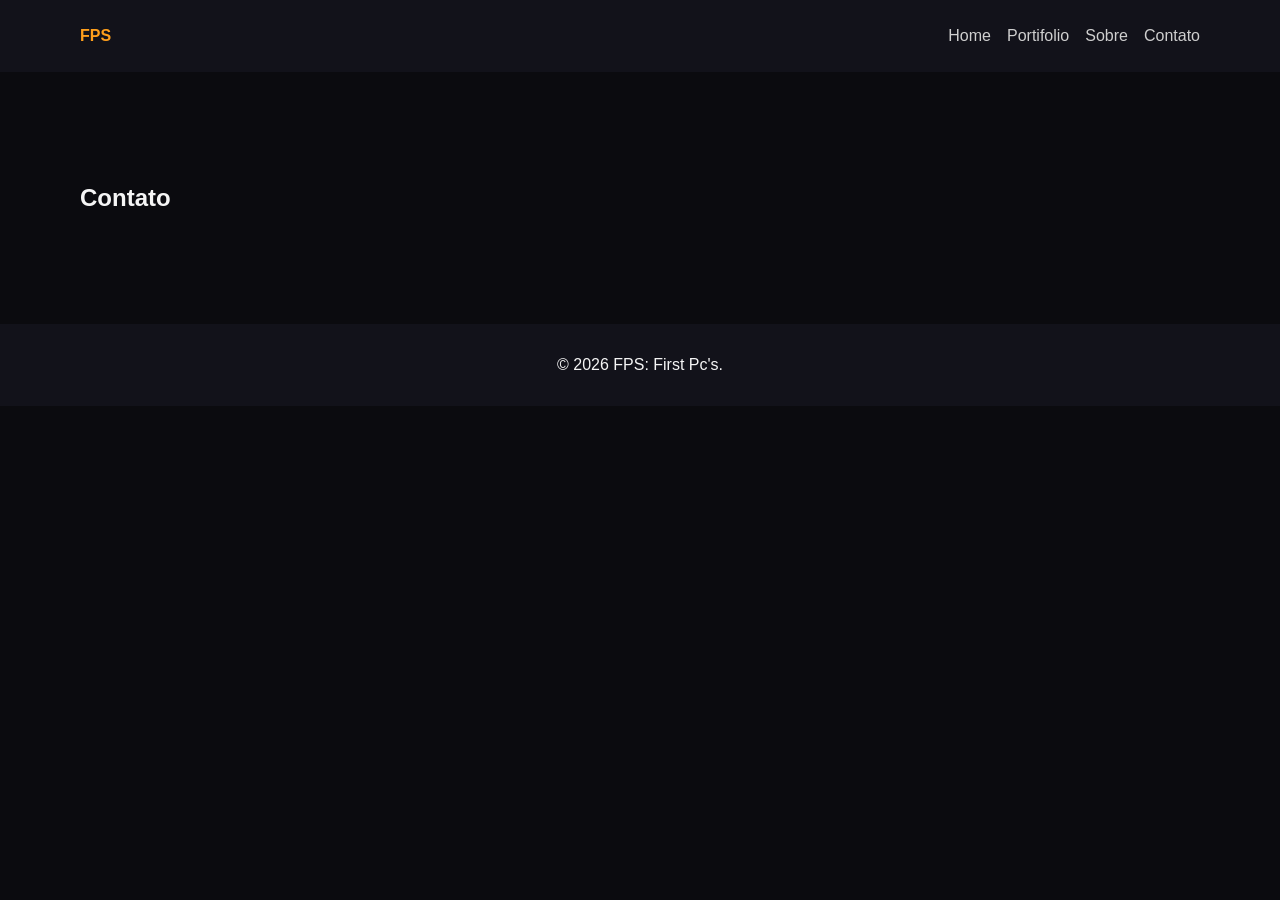
==== pages/contato.html @ d42c1d63 "feat: criar estrutura inicial do projeto" ====
<!DOCTYPE html>
<html lang="pt-BR">
<head>
  <meta charset="UTF-8">
  <meta name="viewport" content="width=device-width, initial-scale=1.0">
  <title>Contato | FPS: First Pc's</title>
  <link rel="stylesheet" href="../src/css/estilo.css">
</head>
<body>
  <header class="site-header">
    <nav class="navbar" aria-label="Navegacao principal">
      <a class="brand" href="../index.html">FPS</a>
      <button class="menu-toggle" type="button" aria-label="Abrir menu" aria-expanded="false">Menu</button>
      <ul class="nav-links">
        <li><a href="../index.html">Home</a></li>
        <li><a href="portifolio.html">Portifolio</a></li>
        <li><a href="sobre.html">Sobre</a></li>
        <li><a href="contato.html">Contato</a></li>
      </ul>
    </nav>
  </header>
  <main class="page-shell">
    <section class="container">
      <h1>Contato</h1>
    </section>
  </main>
  <footer class="site-footer">
    <p>&copy; <span data-current-year></span> FPS: First Pc's.</p>
  </footer>
  <script src="../src/js/script.js"></script>
</body>
</html>
---- src/css/estilo.css ----
:root {
  --color-bg: #0b0b0f;
  --color-panel: #12121a;
  --color-orange: #ff7a00;
  --color-orange-light: #ff9f1c;
  --color-text: #f5f5f5;
  --color-muted: #cfcfcf;
}

* {
  box-sizing: border-box;
  margin: 0;
  padding: 0;
}

body {
  background: var(--color-bg);
  color: var(--color-text);
  font-family: Arial, sans-serif;
}

a {
  color: inherit;
}

.container {
  width: min(1120px, 92%);
  margin: 0 auto;
}

.site-header,
.site-footer {
  background: var(--color-panel);
}

.navbar {
  align-items: center;
  display: flex;
  justify-content: space-between;
  margin: 0 auto;
  min-height: 72px;
  width: min(1120px, 92%);
}

.brand {
  color: var(--color-orange-light);
  font-weight: 800;
  text-decoration: none;
}

.nav-links {
  display: flex;
  gap: 1rem;
  list-style: none;
}

.nav-links a {
  color: var(--color-muted);
  text-decoration: none;
}

.menu-toggle {
  display: none;
}

.hero,
.page-shell {
  padding: 7rem 0;
}

.site-footer {
  padding: 2rem;
  text-align: center;
}
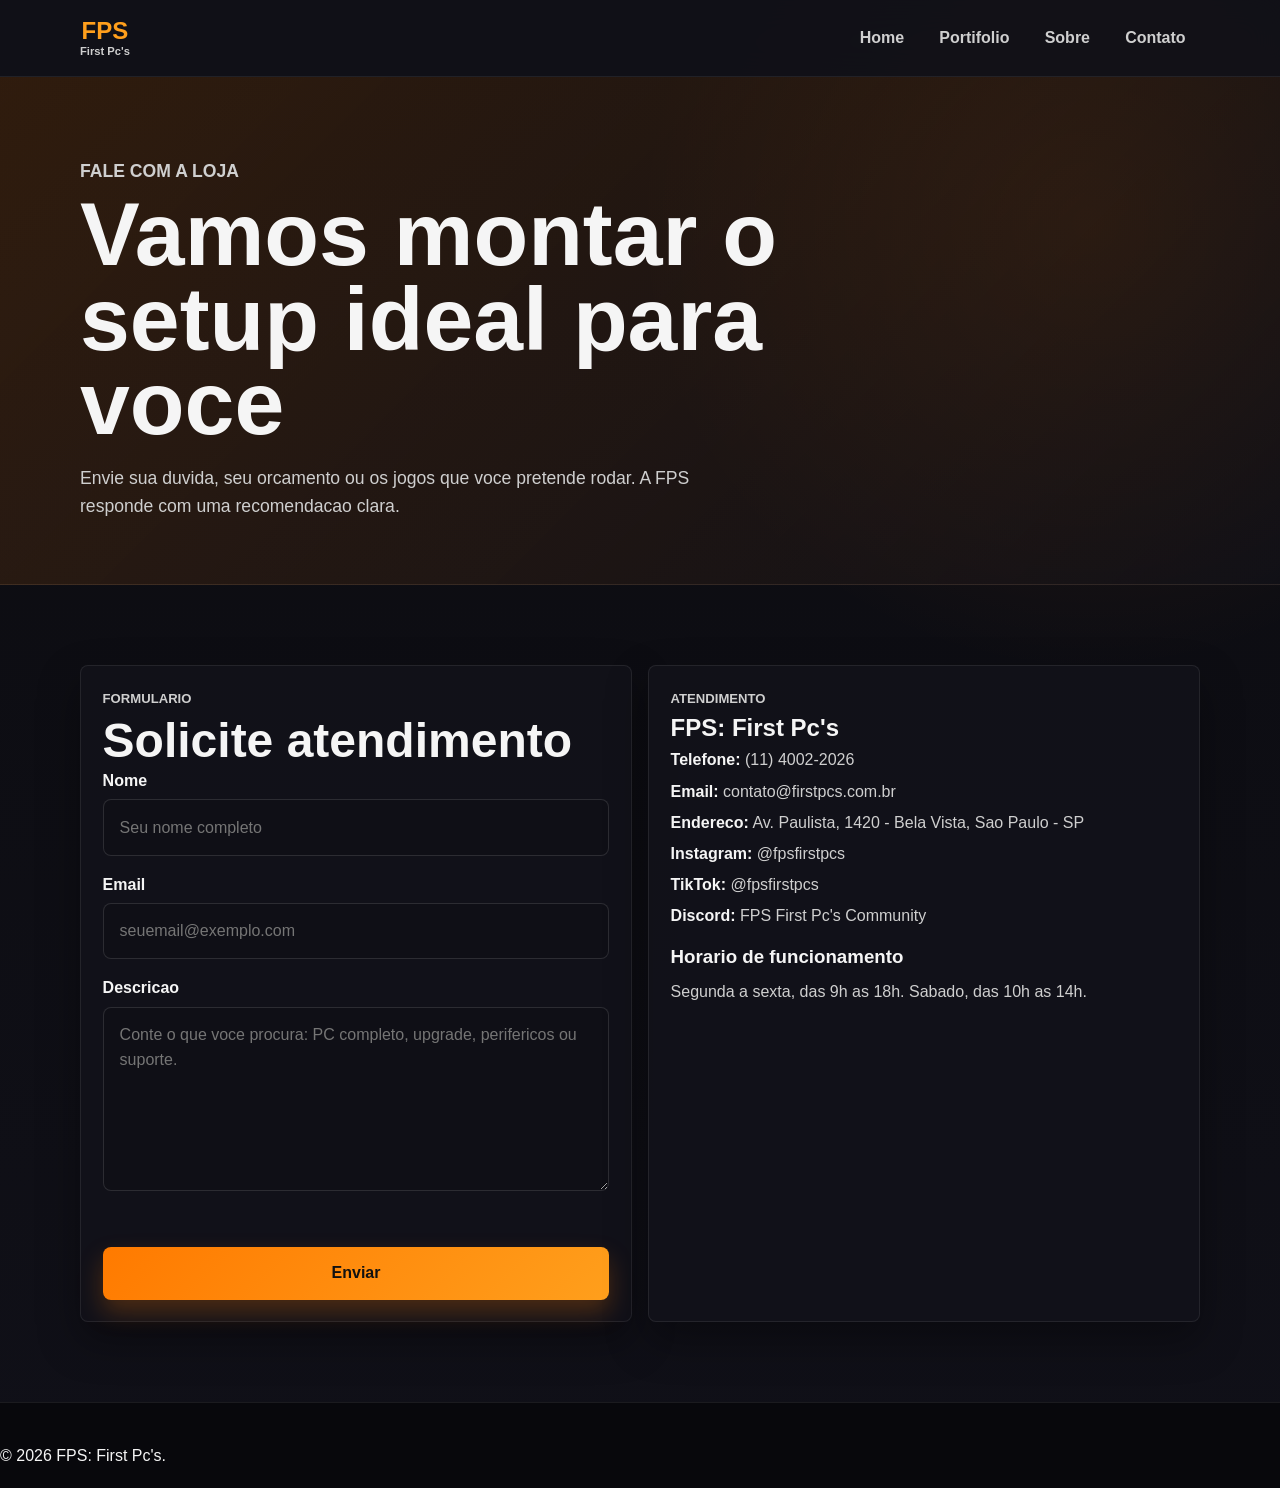
==== commit 8107aca5: "feat: criar página de contato com formulário" ====
--- a/pages/contato.html
+++ b/pages/contato.html
@@ -9,7 +9,7 @@
 <body>
   <header class="site-header">
     <nav class="navbar" aria-label="Navegacao principal">
-      <a class="brand" href="../index.html">FPS</a>
+      <a class="brand" href="../index.html">FPS<span>First Pc's</span></a>
       <button class="menu-toggle" type="button" aria-label="Abrir menu" aria-expanded="false">Menu</button>
       <ul class="nav-links">
         <li><a href="../index.html">Home</a></li>
@@ -19,9 +19,59 @@
       </ul>
     </nav>
   </header>
-  <main class="page-shell">
-    <section class="container">
-      <h1>Contato</h1>
+  <main>
+    <section class="page-hero">
+      <div class="container">
+        <p class="eyebrow">Fale com a loja</p>
+        <h1>Vamos montar o setup ideal para voce</h1>
+        <p>Envie sua duvida, seu orcamento ou os jogos que voce pretende rodar. A FPS responde com uma recomendacao clara.</p>
+      </div>
+    </section>
+
+    <section class="section">
+      <div class="container contact-grid">
+        <article class="content-block">
+          <p class="eyebrow">Formulario</p>
+          <h2>Solicite atendimento</h2>
+          <form class="contact-form" id="contactForm" novalidate>
+            <div class="field-group">
+              <label for="name">Nome</label>
+              <input type="text" id="name" name="name" placeholder="Seu nome completo" autocomplete="name">
+            </div>
+
+            <div class="field-group">
+              <label for="email">Email</label>
+              <input type="email" id="email" name="email" placeholder="seuemail@exemplo.com" autocomplete="email">
+            </div>
+
+            <div class="field-group">
+              <label for="message">Descricao</label>
+              <textarea id="message" name="message" rows="6" placeholder="Conte o que voce procura: PC completo, upgrade, perifericos ou suporte."></textarea>
+            </div>
+
+            <p class="form-feedback" id="formFeedback" aria-live="polite"></p>
+            <button type="submit">Enviar</button>
+          </form>
+        </article>
+
+        <aside class="contact-card" aria-label="Dados de contato da loja">
+          <p class="eyebrow">Atendimento</p>
+          <h2>FPS: First Pc's</h2>
+          <address>
+            <span><strong>Telefone:</strong> (11) 4002-2026</span>
+            <span><strong>Email:</strong> contato@firstpcs.com.br</span>
+            <span><strong>Endereco:</strong> Av. Paulista, 1420 - Bela Vista, Sao Paulo - SP</span>
+            <span><strong>Instagram:</strong> @fpsfirstpcs</span>
+            <span><strong>TikTok:</strong> @fpsfirstpcs</span>
+            <span><strong>Discord:</strong> FPS First Pc's Community</span>
+          </address>
+
+          <div class="support-box">
+            <h3>Horario de funcionamento</h3>
+            <p>Segunda a sexta, das 9h as 18h. Sabado, das 10h as 14h.</p>
+          </div>
+        </aside>
+      </div>
     </section>
   </main>
   <footer class="site-footer">
--- a/src/css/estilo.css
+++ b/src/css/estilo.css
@@ -1,10 +1,18 @@
 :root {
   --color-bg: #0b0b0f;
   --color-panel: #12121a;
+  --color-panel-soft: #181823;
+  --color-line: #2a2a36;
   --color-orange: #ff7a00;
   --color-orange-light: #ff9f1c;
   --color-text: #f5f5f5;
   --color-muted: #cfcfcf;
+  --color-danger: #ff4d4d;
+  --color-success: #41d37e;
+  --shadow-card: 0 18px 42px rgba(0, 0, 0, .34);
+  --radius: 8px;
+  --radius-large: 18px;
+  --transition: 180ms ease;
 }
 
 * {
@@ -13,24 +21,48 @@
   padding: 0;
 }
 
+html {
+  scroll-behavior: smooth;
+}
+
 body {
-  background: var(--color-bg);
-  color: var(--color-text);
-  font-family: Arial, sans-serif;
+  background:
+    radial-gradient(circle at 85% 15%, rgba(255, 122, 0, .12), transparent 28rem),
+    linear-gradient(180deg, #0b0b0f 0%, #101018 100%);
+  color: var(--color-text);
+  font-family: Arial, Helvetica, sans-serif;
+  line-height: 1.6;
+  min-height: 100vh;
+}
+
+img {
+  display: block;
+  max-width: 100%;
 }
 
 a {
   color: inherit;
 }
 
+button,
+input,
+textarea,
+select {
+  font: inherit;
+}
+
 .container {
+  margin: 0 auto;
   width: min(1120px, 92%);
-  margin: 0 auto;
-}
-
-.site-header,
-.site-footer {
-  background: var(--color-panel);
+}
+
+.site-header {
+  backdrop-filter: blur(16px);
+  background: rgba(18, 18, 26, .88);
+  border-bottom: 1px solid rgba(255, 255, 255, .07);
+  position: sticky;
+  top: 0;
+  z-index: 20;
 }
 
 .navbar {
@@ -38,37 +70,474 @@
   display: flex;
   justify-content: space-between;
   margin: 0 auto;
-  min-height: 72px;
+  min-height: 76px;
   width: min(1120px, 92%);
 }
 
 .brand {
+  align-items: center;
   color: var(--color-orange-light);
+  display: inline-flex;
+  flex-direction: column;
+  font-size: 1.5rem;
+  font-weight: 900;
+  line-height: 1;
+  text-decoration: none;
+  text-transform: uppercase;
+}
+
+.brand span {
+  color: var(--color-muted);
+  font-size: .7rem;
+  font-weight: 700;
+  letter-spacing: 0;
+  margin-top: .22rem;
+  text-transform: none;
+}
+
+.nav-links {
+  align-items: center;
+  display: flex;
+  gap: .4rem;
+  list-style: none;
+}
+
+.nav-links a {
+  border-radius: var(--radius);
+  color: var(--color-muted);
+  display: inline-flex;
+  font-weight: 700;
+  padding: .7rem .9rem;
+  text-decoration: none;
+  transition: background var(--transition), color var(--transition);
+}
+
+.nav-links a:hover,
+.nav-links a.active {
+  background: rgba(255, 122, 0, .14);
+  color: var(--color-orange-light);
+}
+
+.menu-toggle {
+  background: transparent;
+  border: 1px solid rgba(255, 159, 28, .45);
+  border-radius: var(--radius);
+  color: var(--color-text);
+  cursor: pointer;
+  display: none;
+  font-weight: 700;
+  padding: .65rem .9rem;
+}
+
+.hero {
+  min-height: calc(100vh - 76px);
+  padding: 5.5rem 0 4rem;
+}
+
+.hero-grid {
+  align-items: center;
+  display: grid;
+  gap: 3rem;
+  grid-template-columns: minmax(0, 1fr) minmax(300px, 520px);
+}
+
+.hero-content h1,
+.page-hero h1 {
+  font-size: clamp(2.4rem, 7vw, 5.8rem);
+  line-height: .94;
+  margin: .45rem 0 1.2rem;
+  max-width: 820px;
+}
+
+.hero-text,
+.page-hero p,
+.section-heading p {
+  color: var(--color-muted);
+  font-size: 1.1rem;
+  max-width: 680px;
+}
+
+.hero-actions,
+.filter-actions {
+  display: flex;
+  flex-wrap: wrap;
+  gap: .8rem;
+  margin-top: 1.8rem;
+}
+
+.hero-showcase {
+  background: linear-gradient(145deg, rgba(255, 122, 0, .22), rgba(18, 18, 26, .55));
+  border: 1px solid rgba(255, 159, 28, .28);
+  border-radius: var(--radius-large);
+  box-shadow: var(--shadow-card);
+  overflow: hidden;
+}
+
+.hero-showcase img {
+  aspect-ratio: 1.28;
+  height: auto;
+  object-fit: cover;
+  width: 100%;
+}
+
+.eyebrow {
+  color: var(--color-orange-light);
+  font-size: .82rem;
+  font-weight: 900;
+  text-transform: uppercase;
+}
+
+.btn,
+.filter-btn,
+.product-card button,
+.contact-form button {
+  align-items: center;
+  border: 0;
+  border-radius: var(--radius);
+  cursor: pointer;
+  display: inline-flex;
   font-weight: 800;
+  justify-content: center;
+  min-height: 46px;
+  padding: .85rem 1.1rem;
   text-decoration: none;
-}
-
-.nav-links {
-  display: flex;
+  transition: transform var(--transition), box-shadow var(--transition), background var(--transition);
+}
+
+.btn:hover,
+.filter-btn:hover,
+.product-card button:hover,
+.contact-form button:hover {
+  transform: translateY(-2px);
+}
+
+.btn-primary,
+.contact-form button {
+  background: linear-gradient(135deg, var(--color-orange), var(--color-orange-light));
+  box-shadow: 0 12px 24px rgba(255, 122, 0, .25);
+  color: #111;
+}
+
+.btn-secondary,
+.filter-btn {
+  background: rgba(255, 255, 255, .06);
+  border: 1px solid rgba(255, 159, 28, .32);
+  color: var(--color-text);
+}
+
+.section,
+.page-shell {
+  padding: 5rem 0;
+}
+
+.section-dark {
+  background: rgba(18, 18, 26, .66);
+}
+
+.page-hero {
+  background: linear-gradient(135deg, rgba(255, 122, 0, .15), rgba(18, 18, 26, .5));
+  border-bottom: 1px solid rgba(255, 255, 255, .07);
+  padding: 5rem 0 4rem;
+}
+
+.section-heading {
+  margin-bottom: 2rem;
+}
+
+.section-heading h2,
+.content-block h2 {
+  font-size: clamp(1.8rem, 4vw, 3rem);
+  line-height: 1.1;
+  margin-top: .4rem;
+}
+
+.benefit-grid,
+.product-grid,
+.about-grid,
+.contact-grid {
+  display: grid;
   gap: 1rem;
-  list-style: none;
-}
-
-.nav-links a {
-  color: var(--color-muted);
-  text-decoration: none;
-}
-
-.menu-toggle {
-  display: none;
-}
-
-.hero,
-.page-shell {
-  padding: 7rem 0;
+}
+
+.benefit-grid,
+.product-grid {
+  grid-template-columns: repeat(3, minmax(0, 1fr));
+}
+
+.about-grid,
+.contact-grid {
+  grid-template-columns: repeat(2, minmax(0, 1fr));
+}
+
+.info-card,
+.product-card,
+.contact-card,
+.value-card,
+.content-block {
+  background: rgba(18, 18, 26, .9);
+  border: 1px solid rgba(255, 255, 255, .08);
+  border-radius: var(--radius);
+  box-shadow: var(--shadow-card);
+}
+
+.info-card,
+.contact-card,
+.value-card,
+.content-block {
+  padding: 1.35rem;
+}
+
+.info-card,
+.product-card {
+  transition: border var(--transition), transform var(--transition);
+}
+
+.info-card:hover,
+.product-card:hover {
+  border-color: rgba(255, 159, 28, .55);
+  transform: translateY(-4px);
+}
+
+.card-icon,
+.tag {
+  background: rgba(255, 122, 0, .14);
+  border: 1px solid rgba(255, 159, 28, .42);
+  border-radius: 999px;
+  color: var(--color-orange-light);
+  display: inline-flex;
+  font-size: .78rem;
+  font-weight: 900;
+  padding: .28rem .65rem;
+}
+
+.info-card h3,
+.product-card h3,
+.value-card h3,
+.contact-card h3 {
+  margin: .8rem 0 .45rem;
+}
+
+.info-card p,
+.product-card p,
+.value-card p,
+.contact-card p,
+.content-block p,
+.content-block li {
+  color: var(--color-muted);
+}
+
+.product-card {
+  overflow: hidden;
+  position: relative;
+}
+
+.product-card img {
+  aspect-ratio: 1.4;
+  background: var(--color-panel);
+  object-fit: cover;
+  width: 100%;
+}
+
+.product-card .tag {
+  left: 1rem;
+  position: absolute;
+  top: 1rem;
+  z-index: 1;
+}
+
+.tag-hot {
+  background: rgba(255, 159, 28, .22);
+  color: var(--color-text);
+}
+
+.product-body {
+  padding: 1.15rem;
+}
+
+.product-body strong {
+  color: var(--color-orange-light);
+  display: block;
+  font-size: 1.25rem;
+  margin-top: .8rem;
+}
+
+.product-card button {
+  background: var(--color-orange);
+  color: #111;
+  margin-top: 1rem;
+  width: 100%;
+}
+
+.table-wrap {
+  border: 1px solid rgba(255, 255, 255, .08);
+  border-radius: var(--radius);
+  overflow-x: auto;
+}
+
+table {
+  background: rgba(18, 18, 26, .88);
+  border-collapse: collapse;
+  min-width: 720px;
+  width: 100%;
+}
+
+th,
+td {
+  border-bottom: 1px solid rgba(255, 255, 255, .08);
+  padding: 1rem;
+  text-align: left;
+}
+
+th {
+  color: var(--color-orange-light);
+  font-size: .85rem;
+  text-transform: uppercase;
+}
+
+td {
+  color: var(--color-muted);
+}
+
+.contact-form {
+  display: grid;
+  gap: 1rem;
+}
+
+.field-group {
+  display: grid;
+  gap: .35rem;
+}
+
+.field-group label {
+  color: var(--color-text);
+  font-weight: 800;
+}
+
+.field-group input,
+.field-group textarea {
+  background: #0f0f16;
+  border: 1px solid rgba(255, 255, 255, .12);
+  border-radius: var(--radius);
+  color: var(--color-text);
+  outline: none;
+  padding: .9rem 1rem;
+  transition: border var(--transition), box-shadow var(--transition);
+}
+
+.field-group input:focus,
+.field-group textarea:focus {
+  border-color: var(--color-orange-light);
+  box-shadow: 0 0 0 3px rgba(255, 122, 0, .16);
+}
+
+.form-feedback {
+  border-radius: var(--radius);
+  font-weight: 800;
+  min-height: 1.5rem;
+}
+
+.form-feedback.error {
+  color: var(--color-danger);
+}
+
+.form-feedback.success {
+  color: var(--color-success);
 }
 
 .site-footer {
-  padding: 2rem;
+  background: #08080c;
+  border-top: 1px solid rgba(255, 255, 255, .08);
+  padding: 2.5rem 0 1.2rem;
+}
+
+.footer-grid {
+  align-items: start;
+  display: grid;
+  gap: 1.5rem;
+  grid-template-columns: 1fr auto;
+}
+
+.footer-brand {
+  align-items: flex-start;
+  margin-bottom: .8rem;
+}
+
+address {
+  color: var(--color-muted);
+  display: grid;
+  font-style: normal;
+  gap: .35rem;
+}
+
+address strong {
+  color: var(--color-text);
+}
+
+.copyright {
+  color: var(--color-muted);
+  margin-top: 2rem;
   text-align: center;
 }
+
+@media (max-width: 860px) {
+  .menu-toggle {
+    display: inline-flex;
+  }
+
+  .nav-links {
+    background: rgba(18, 18, 26, .98);
+    border: 1px solid rgba(255, 255, 255, .08);
+    border-radius: var(--radius);
+    display: none;
+    flex-direction: column;
+    left: 4%;
+    padding: .6rem;
+    position: absolute;
+    right: 4%;
+    top: 84px;
+  }
+
+  .nav-links.is-open {
+    display: flex;
+  }
+
+  .nav-links a {
+    justify-content: center;
+    width: 100%;
+  }
+
+  .hero-grid,
+  .about-grid,
+  .contact-grid,
+  .footer-grid {
+    grid-template-columns: 1fr;
+  }
+
+  .hero {
+    min-height: auto;
+  }
+
+  .benefit-grid,
+  .product-grid {
+    grid-template-columns: repeat(2, minmax(0, 1fr));
+  }
+}
+
+@media (max-width: 620px) {
+  .benefit-grid,
+  .product-grid {
+    grid-template-columns: 1fr;
+  }
+
+  .hero,
+  .section,
+  .page-shell,
+  .page-hero {
+    padding: 3.2rem 0;
+  }
+
+  .btn,
+  .filter-btn {
+    width: 100%;
+  }
+}
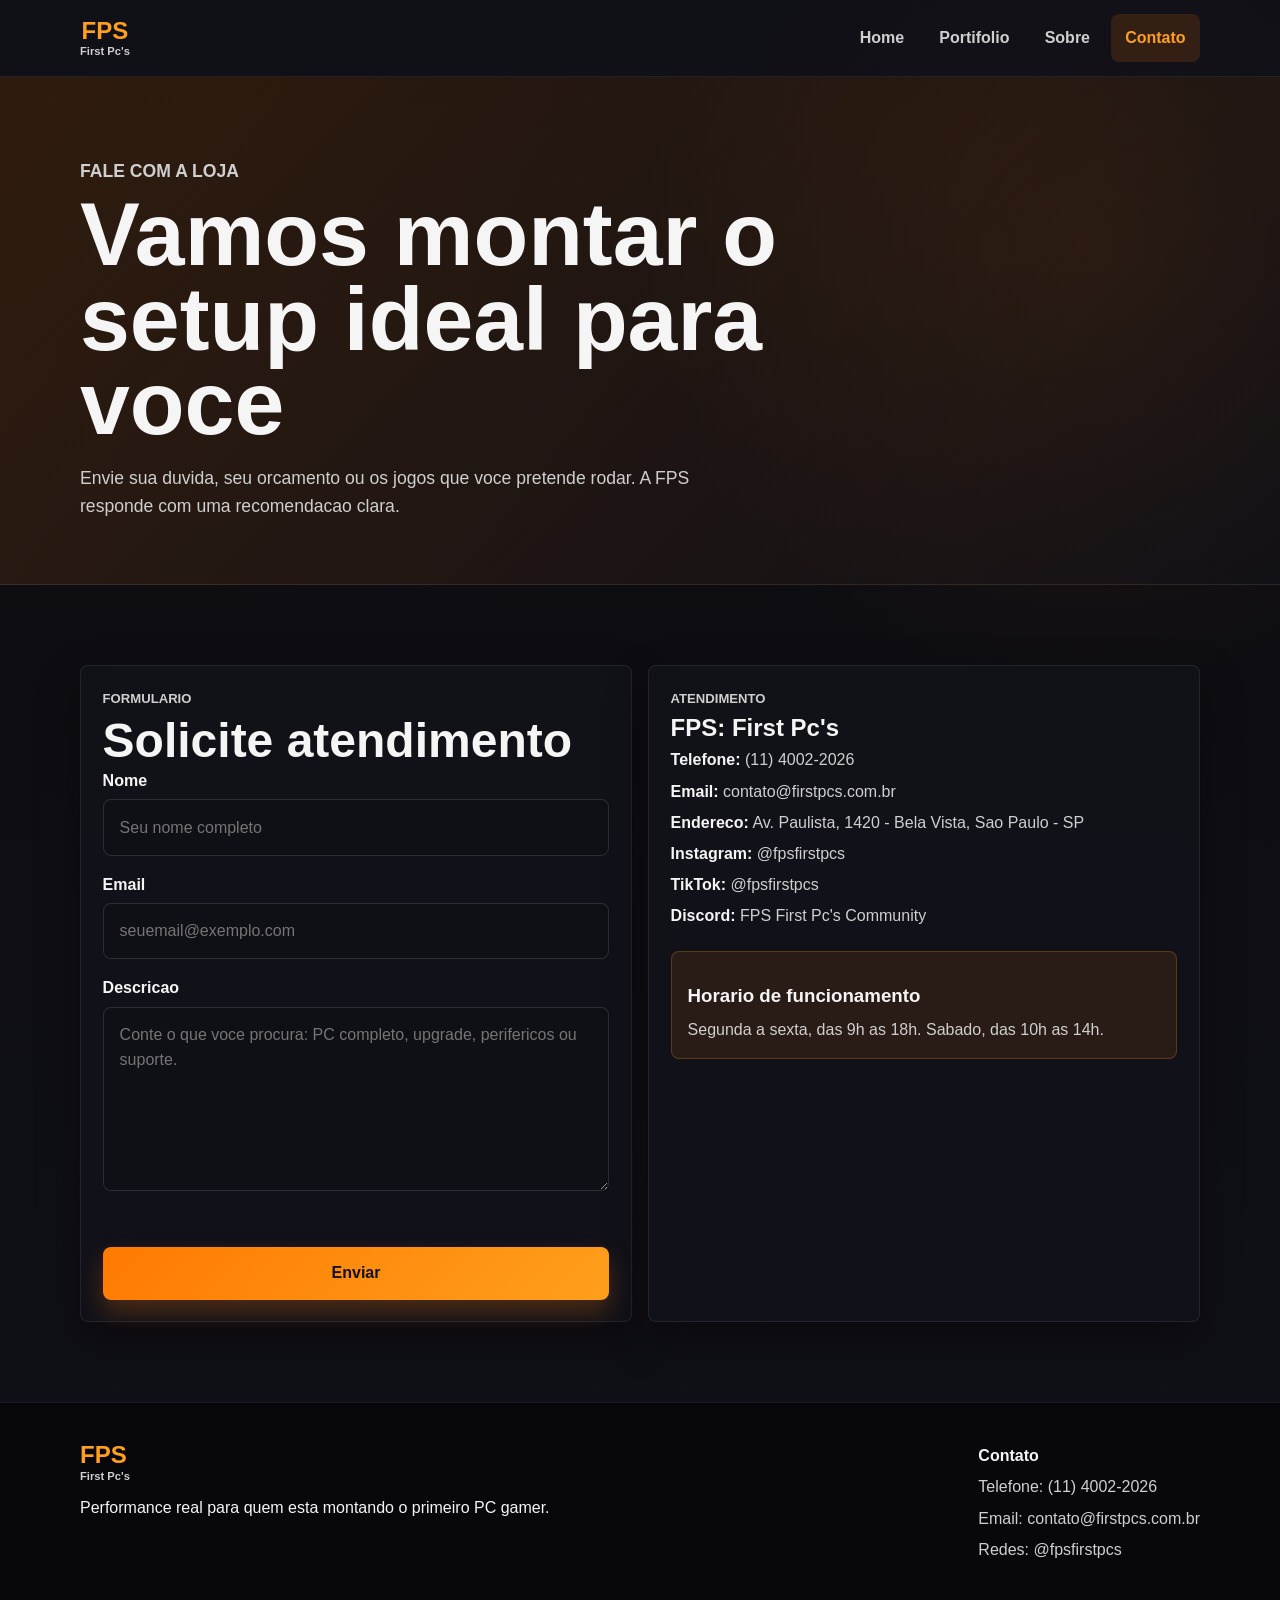
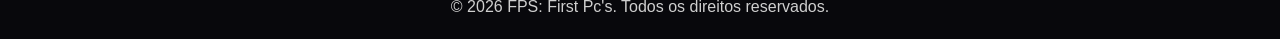
==== commit b4365421: "refactor: revisar responsividade e organização final" ====
--- a/pages/contato.html
+++ b/pages/contato.html
@@ -75,7 +75,19 @@
     </section>
   </main>
   <footer class="site-footer">
-    <p>&copy; <span data-current-year></span> FPS: First Pc's.</p>
+    <div class="container footer-grid">
+      <div>
+        <a class="brand footer-brand" href="../index.html">FPS<span>First Pc's</span></a>
+        <p>Performance real para quem esta montando o primeiro PC gamer.</p>
+      </div>
+      <address>
+        <strong>Contato</strong>
+        <span>Telefone: (11) 4002-2026</span>
+        <span>Email: contato@firstpcs.com.br</span>
+        <span>Redes: @fpsfirstpcs</span>
+      </address>
+    </div>
+    <p class="copyright">&copy; <span data-current-year></span> FPS: First Pc's. Todos os direitos reservados.</p>
   </footer>
   <script src="../src/js/script.js"></script>
 </body>
--- a/src/css/estilo.css
+++ b/src/css/estilo.css
@@ -326,9 +326,24 @@
   color: var(--color-muted);
 }
 
+.clean-list {
+  display: grid;
+  gap: .8rem;
+  list-style: none;
+  margin-top: 1rem;
+}
+
+.clean-list strong {
+  color: var(--color-orange-light);
+}
+
 .product-card {
   overflow: hidden;
   position: relative;
+}
+
+.product-card[hidden] {
+  display: none;
 }
 
 .product-card img {
@@ -401,6 +416,18 @@
 .contact-form {
   display: grid;
   gap: 1rem;
+}
+
+.support-box {
+  background: rgba(255, 122, 0, .1);
+  border: 1px solid rgba(255, 159, 28, .24);
+  border-radius: var(--radius);
+  margin-top: 1.4rem;
+  padding: 1rem;
+}
+
+.support-box h3 {
+  margin-bottom: .35rem;
 }
 
 .field-group {
@@ -540,4 +567,9 @@
   .filter-btn {
     width: 100%;
   }
-}
+
+  .product-card button,
+  .contact-form button {
+    width: 100%;
+  }
+}
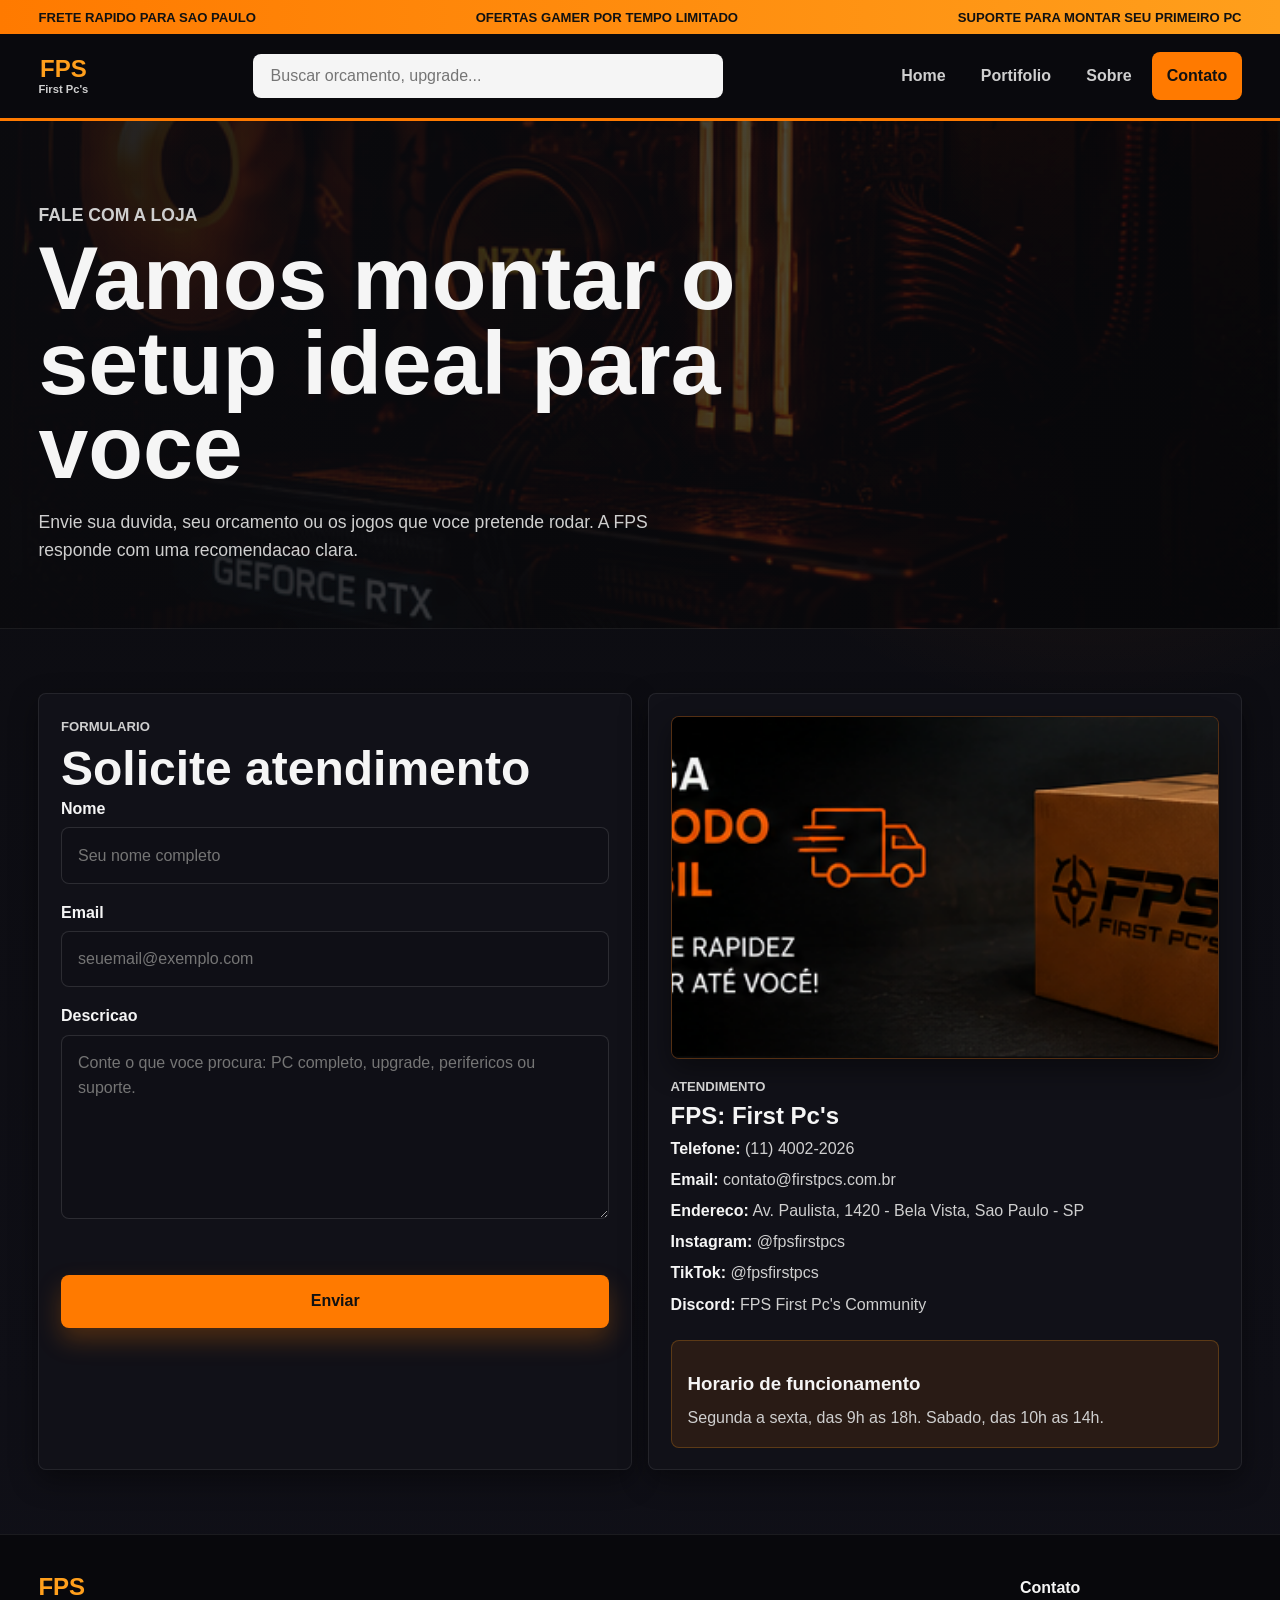
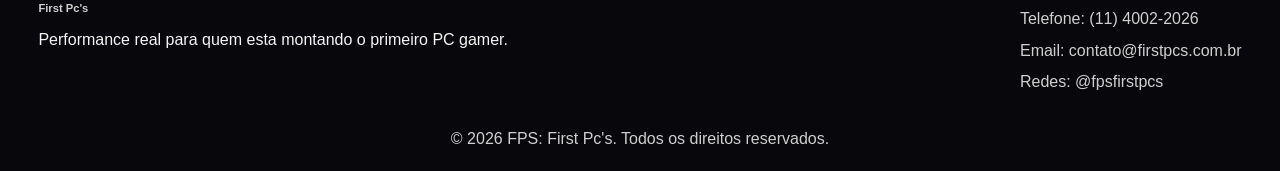
==== commit 87d18131: "style: aproxima visual da loja gamer pichau" ====
--- a/pages/contato.html
+++ b/pages/contato.html
@@ -8,8 +8,19 @@
 </head>
 <body>
   <header class="site-header">
+    <div class="top-strip">
+      <div class="container top-strip-inner">
+        <span>Frete rapido para Sao Paulo</span>
+        <span>Ofertas gamer por tempo limitado</span>
+        <span>Suporte para montar seu primeiro PC</span>
+      </div>
+    </div>
     <nav class="navbar" aria-label="Navegacao principal">
       <a class="brand" href="../index.html">FPS<span>First Pc's</span></a>
+      <form class="search-box" role="search">
+        <label class="sr-only" for="siteSearch">Buscar produtos</label>
+        <input id="siteSearch" type="search" placeholder="Buscar orcamento, upgrade...">
+      </form>
       <button class="menu-toggle" type="button" aria-label="Abrir menu" aria-expanded="false">Menu</button>
       <ul class="nav-links">
         <li><a href="../index.html">Home</a></li>
@@ -54,7 +65,8 @@
           </form>
         </article>
 
-        <aside class="contact-card" aria-label="Dados de contato da loja">
+        <aside class="contact-card contact-card-visual" aria-label="Dados de contato da loja">
+          <img src="../src/assets/img/03_entrega_brasil_fps.png" alt="Entrega gamer FPS para todo o Brasil">
           <p class="eyebrow">Atendimento</p>
           <h2>FPS: First Pc's</h2>
           <address>
--- a/src/css/estilo.css
+++ b/src/css/estilo.css
@@ -10,6 +10,7 @@
   --color-danger: #ff4d4d;
   --color-success: #41d37e;
   --shadow-card: 0 18px 42px rgba(0, 0, 0, .34);
+  --shadow-store: 0 10px 28px rgba(0, 0, 0, .42);
   --radius: 8px;
   --radius-large: 18px;
   --transition: 180ms ease;
@@ -53,25 +54,41 @@
 
 .container {
   margin: 0 auto;
-  width: min(1120px, 92%);
+  width: min(1240px, 94%);
 }
 
 .site-header {
-  backdrop-filter: blur(16px);
-  background: rgba(18, 18, 26, .88);
-  border-bottom: 1px solid rgba(255, 255, 255, .07);
+  background: #09090d;
+  border-bottom: 3px solid var(--color-orange);
   position: sticky;
   top: 0;
   z-index: 20;
 }
 
+.top-strip {
+  background: linear-gradient(90deg, #ff7a00, #ff9f1c);
+  color: #111;
+  font-size: .82rem;
+  font-weight: 900;
+  text-transform: uppercase;
+}
+
+.top-strip-inner {
+  align-items: center;
+  display: flex;
+  gap: 1rem;
+  justify-content: space-between;
+  min-height: 34px;
+}
+
 .navbar {
   align-items: center;
   display: flex;
+  gap: 1rem;
   justify-content: space-between;
   margin: 0 auto;
-  min-height: 76px;
-  width: min(1120px, 92%);
+  min-height: 84px;
+  width: min(1240px, 94%);
 }
 
 .brand {
@@ -95,6 +112,36 @@
   text-transform: none;
 }
 
+.search-box {
+  flex: 1;
+  max-width: 470px;
+}
+
+.search-box input {
+  background: #f5f5f5;
+  border: 2px solid transparent;
+  border-radius: var(--radius);
+  color: #111;
+  min-height: 44px;
+  outline: none;
+  padding: 0 1rem;
+  width: 100%;
+}
+
+.search-box input:focus {
+  border-color: var(--color-orange-light);
+  box-shadow: 0 0 0 3px rgba(255, 122, 0, .24);
+}
+
+.sr-only {
+  clip: rect(0, 0, 0, 0);
+  height: 1px;
+  overflow: hidden;
+  position: absolute;
+  white-space: nowrap;
+  width: 1px;
+}
+
 .nav-links {
   align-items: center;
   display: flex;
@@ -114,8 +161,8 @@
 
 .nav-links a:hover,
 .nav-links a.active {
-  background: rgba(255, 122, 0, .14);
-  color: var(--color-orange-light);
+  background: var(--color-orange);
+  color: #111;
 }
 
 .menu-toggle {
@@ -130,15 +177,23 @@
 }
 
 .hero {
-  min-height: calc(100vh - 76px);
-  padding: 5.5rem 0 4rem;
+  min-height: 620px;
+  padding: 4.5rem 0;
+}
+
+.commerce-hero {
+  background:
+    linear-gradient(90deg, rgba(0, 0, 0, .9) 0%, rgba(0, 0, 0, .68) 42%, rgba(0, 0, 0, .12) 100%),
+    url("../assets/img/01_hero_banner_fps_first_pcs.png") center / cover no-repeat;
+  border-bottom: 1px solid rgba(255, 122, 0, .35);
 }
 
 .hero-grid {
   align-items: center;
   display: grid;
   gap: 3rem;
-  grid-template-columns: minmax(0, 1fr) minmax(300px, 520px);
+  grid-template-columns: minmax(0, 660px) minmax(260px, 360px);
+  min-height: 510px;
 }
 
 .hero-content h1,
@@ -165,19 +220,31 @@
   margin-top: 1.8rem;
 }
 
-.hero-showcase {
-  background: linear-gradient(145deg, rgba(255, 122, 0, .22), rgba(18, 18, 26, .55));
-  border: 1px solid rgba(255, 159, 28, .28);
-  border-radius: var(--radius-large);
-  box-shadow: var(--shadow-card);
-  overflow: hidden;
-}
-
-.hero-showcase img {
-  aspect-ratio: 1.28;
-  height: auto;
-  object-fit: cover;
-  width: 100%;
+.deal-card {
+  align-self: end;
+  background: rgba(11, 11, 15, .88);
+  border: 2px solid rgba(255, 122, 0, .75);
+  border-radius: var(--radius);
+  box-shadow: var(--shadow-store);
+  margin-left: auto;
+  padding: 1.25rem;
+  text-align: center;
+}
+
+.deal-card strong {
+  color: var(--color-orange-light);
+  display: block;
+  font-size: 2.2rem;
+  line-height: 1;
+  margin: .45rem 0;
+  text-transform: uppercase;
+}
+
+.deal-card p,
+.deal-kicker {
+  color: var(--color-muted);
+  font-weight: 800;
+  text-transform: uppercase;
 }
 
 .eyebrow {
@@ -213,7 +280,7 @@
 
 .btn-primary,
 .contact-form button {
-  background: linear-gradient(135deg, var(--color-orange), var(--color-orange-light));
+  background: var(--color-orange);
   box-shadow: 0 12px 24px rgba(255, 122, 0, .25);
   color: #111;
 }
@@ -227,7 +294,7 @@
 
 .section,
 .page-shell {
-  padding: 5rem 0;
+  padding: 4rem 0;
 }
 
 .section-dark {
@@ -235,9 +302,63 @@
 }
 
 .page-hero {
-  background: linear-gradient(135deg, rgba(255, 122, 0, .15), rgba(18, 18, 26, .5));
+  background:
+    linear-gradient(90deg, rgba(11, 11, 15, .92), rgba(11, 11, 15, .62)),
+    url("../assets/img/10_closeup_pc_rtx.png") center / cover no-repeat;
   border-bottom: 1px solid rgba(255, 255, 255, .07);
   padding: 5rem 0 4rem;
+}
+
+.page-hero-store {
+  background:
+    linear-gradient(90deg, rgba(11, 11, 15, .92), rgba(11, 11, 15, .56)),
+    url("../assets/img/02_setup_gamer_fps.png") center / cover no-repeat;
+}
+
+.category-band {
+  background: #08080c;
+  border-bottom: 1px solid rgba(255, 255, 255, .08);
+  border-top: 1px solid rgba(255, 122, 0, .25);
+  padding: 1.25rem 0;
+}
+
+.category-grid {
+  display: grid;
+  gap: 1rem;
+  grid-template-columns: repeat(4, minmax(0, 1fr));
+}
+
+.category-tile {
+  background: var(--color-panel);
+  border: 1px solid rgba(255, 122, 0, .28);
+  border-radius: var(--radius);
+  box-shadow: var(--shadow-store);
+  overflow: hidden;
+  position: relative;
+  transition: transform var(--transition), border var(--transition);
+}
+
+.category-tile:hover {
+  border-color: var(--color-orange-light);
+  transform: translateY(-3px);
+}
+
+.category-tile img {
+  aspect-ratio: 1.65;
+  object-fit: cover;
+  width: 100%;
+}
+
+.category-tile span {
+  background: linear-gradient(0deg, rgba(0, 0, 0, .9), rgba(0, 0, 0, .2));
+  bottom: 0;
+  color: var(--color-text);
+  font-weight: 900;
+  left: 0;
+  padding: 1.4rem .9rem .8rem;
+  position: absolute;
+  right: 0;
+  text-transform: uppercase;
 }
 
 .section-heading {
@@ -274,10 +395,10 @@
 .contact-card,
 .value-card,
 .content-block {
-  background: rgba(18, 18, 26, .9);
+  background: rgba(18, 18, 26, .96);
   border: 1px solid rgba(255, 255, 255, .08);
   border-radius: var(--radius);
-  box-shadow: var(--shadow-card);
+  box-shadow: var(--shadow-store);
 }
 
 .info-card,
@@ -294,8 +415,8 @@
 
 .info-card:hover,
 .product-card:hover {
-  border-color: rgba(255, 159, 28, .55);
-  transform: translateY(-4px);
+  border-color: rgba(255, 159, 28, .75);
+  transform: translateY(-5px);
 }
 
 .card-icon,
@@ -338,6 +459,7 @@
 }
 
 .product-card {
+  background: #101018;
   overflow: hidden;
   position: relative;
 }
@@ -347,8 +469,8 @@
 }
 
 .product-card img {
-  aspect-ratio: 1.4;
-  background: var(--color-panel);
+  aspect-ratio: 1.22;
+  background: #050508;
   object-fit: cover;
   width: 100%;
 }
@@ -361,18 +483,19 @@
 }
 
 .tag-hot {
-  background: rgba(255, 159, 28, .22);
-  color: var(--color-text);
+  background: var(--color-orange);
+  color: #111;
 }
 
 .product-body {
-  padding: 1.15rem;
+  border-top: 1px solid rgba(255, 122, 0, .18);
+  padding: 1rem;
 }
 
 .product-body strong {
   color: var(--color-orange-light);
   display: block;
-  font-size: 1.25rem;
+  font-size: 1.42rem;
   margin-top: .8rem;
 }
 
@@ -381,6 +504,38 @@
   color: #111;
   margin-top: 1rem;
   width: 100%;
+}
+
+.brand-strip-section {
+  background: #0b0b0f;
+  padding: 2rem 0 4rem;
+}
+
+.brand-strip-section img {
+  border: 1px solid rgba(255, 122, 0, .24);
+  border-radius: var(--radius);
+  box-shadow: var(--shadow-store);
+  width: 100%;
+}
+
+.story-image,
+.contact-card-visual img {
+  background: var(--color-panel);
+  border: 1px solid rgba(255, 122, 0, .28);
+  border-radius: var(--radius);
+  box-shadow: var(--shadow-store);
+  overflow: hidden;
+}
+
+.story-image img,
+.contact-card-visual img {
+  aspect-ratio: 1.6;
+  object-fit: cover;
+  width: 100%;
+}
+
+.contact-card-visual img {
+  margin-bottom: 1.1rem;
 }
 
 .table-wrap {
@@ -521,7 +676,7 @@
     padding: .6rem;
     position: absolute;
     right: 4%;
-    top: 84px;
+    top: 118px;
   }
 
   .nav-links.is-open {
@@ -544,15 +699,39 @@
     min-height: auto;
   }
 
+  .search-box {
+    order: 3;
+    max-width: none;
+    width: 100%;
+  }
+
+  .navbar {
+    flex-wrap: wrap;
+    padding: .8rem 0;
+  }
+
+  .top-strip-inner {
+    justify-content: center;
+  }
+
+  .top-strip-inner span:nth-child(n+2) {
+    display: none;
+  }
+
   .benefit-grid,
   .product-grid {
     grid-template-columns: repeat(2, minmax(0, 1fr));
   }
+
+  .category-grid {
+    grid-template-columns: repeat(2, minmax(0, 1fr));
+  }
 }
 
 @media (max-width: 620px) {
   .benefit-grid,
-  .product-grid {
+  .product-grid,
+  .category-grid {
     grid-template-columns: 1fr;
   }
 
@@ -563,6 +742,15 @@
     padding: 3.2rem 0;
   }
 
+  .commerce-hero {
+    background-position: 64% center;
+  }
+
+  .deal-card {
+    margin-left: 0;
+    text-align: left;
+  }
+
   .btn,
   .filter-btn {
     width: 100%;
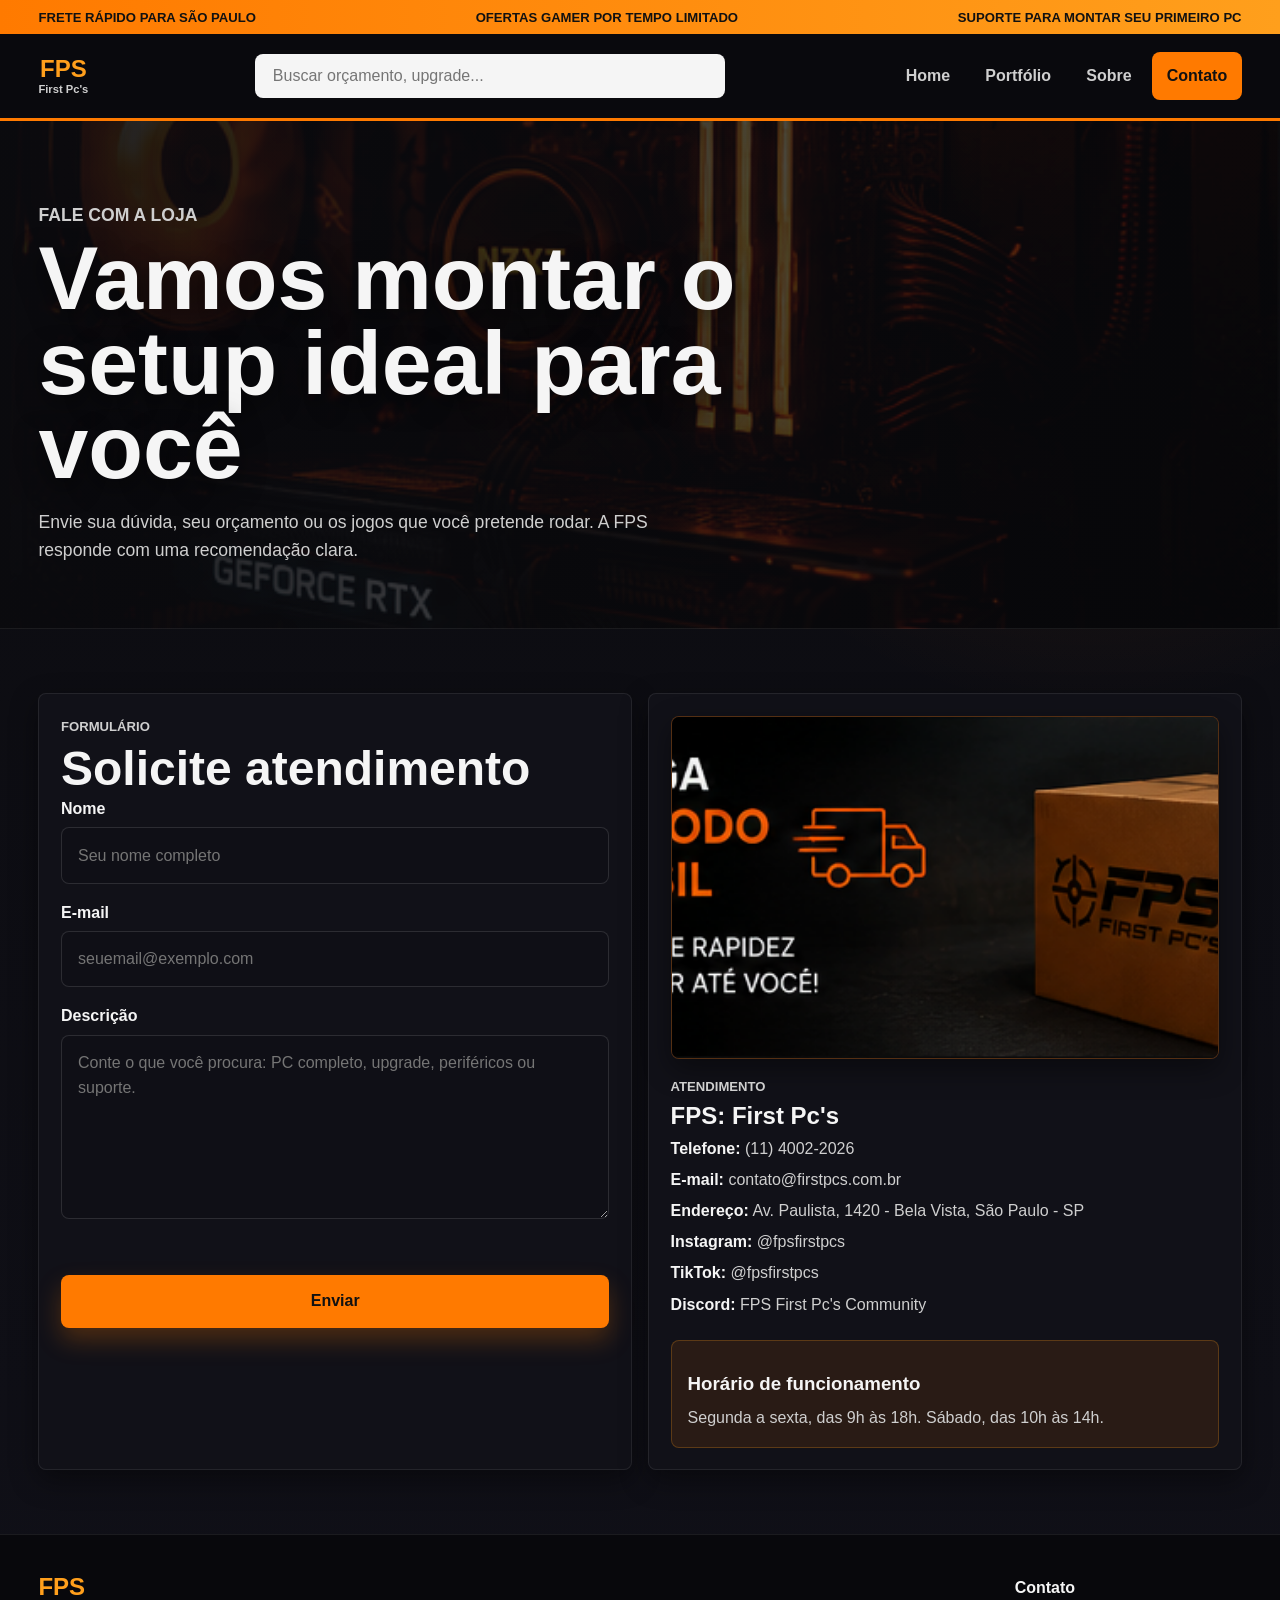
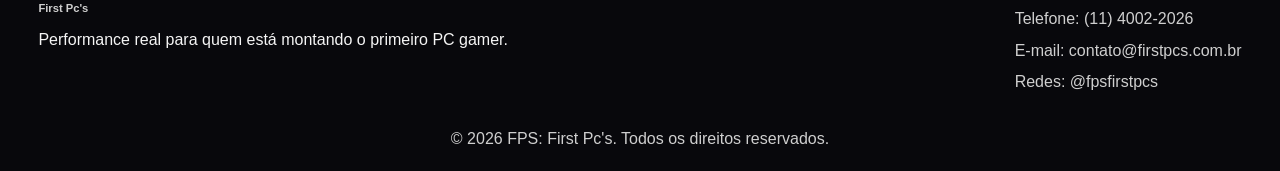
==== commit 6499d628: "fix: corrige acentuacao e legibilidade da home" ====
--- a/pages/contato.html
+++ b/pages/contato.html
@@ -4,27 +4,27 @@
   <meta charset="UTF-8">
   <meta name="viewport" content="width=device-width, initial-scale=1.0">
   <title>Contato | FPS: First Pc's</title>
-  <link rel="stylesheet" href="../src/css/estilo.css">
+  <link rel="stylesheet" href="../src/css/estilo.css?v=pichau2">
 </head>
 <body>
   <header class="site-header">
     <div class="top-strip">
       <div class="container top-strip-inner">
-        <span>Frete rapido para Sao Paulo</span>
+        <span>Frete rápido para São Paulo</span>
         <span>Ofertas gamer por tempo limitado</span>
         <span>Suporte para montar seu primeiro PC</span>
       </div>
     </div>
-    <nav class="navbar" aria-label="Navegacao principal">
+    <nav class="navbar" aria-label="Navegação principal">
       <a class="brand" href="../index.html">FPS<span>First Pc's</span></a>
       <form class="search-box" role="search">
         <label class="sr-only" for="siteSearch">Buscar produtos</label>
-        <input id="siteSearch" type="search" placeholder="Buscar orcamento, upgrade...">
+        <input id="siteSearch" type="search" placeholder="Buscar orçamento, upgrade...">
       </form>
       <button class="menu-toggle" type="button" aria-label="Abrir menu" aria-expanded="false">Menu</button>
       <ul class="nav-links">
         <li><a href="../index.html">Home</a></li>
-        <li><a href="portifolio.html">Portifolio</a></li>
+        <li><a href="portifolio.html">Portfólio</a></li>
         <li><a href="sobre.html">Sobre</a></li>
         <li><a href="contato.html">Contato</a></li>
       </ul>
@@ -34,15 +34,15 @@
     <section class="page-hero">
       <div class="container">
         <p class="eyebrow">Fale com a loja</p>
-        <h1>Vamos montar o setup ideal para voce</h1>
-        <p>Envie sua duvida, seu orcamento ou os jogos que voce pretende rodar. A FPS responde com uma recomendacao clara.</p>
+        <h1>Vamos montar o setup ideal para você</h1>
+        <p>Envie sua dúvida, seu orçamento ou os jogos que você pretende rodar. A FPS responde com uma recomendação clara.</p>
       </div>
     </section>
 
     <section class="section">
       <div class="container contact-grid">
         <article class="content-block">
-          <p class="eyebrow">Formulario</p>
+          <p class="eyebrow">Formulário</p>
           <h2>Solicite atendimento</h2>
           <form class="contact-form" id="contactForm" novalidate>
             <div class="field-group">
@@ -51,13 +51,13 @@
             </div>
 
             <div class="field-group">
-              <label for="email">Email</label>
+              <label for="email">E-mail</label>
               <input type="email" id="email" name="email" placeholder="seuemail@exemplo.com" autocomplete="email">
             </div>
 
             <div class="field-group">
-              <label for="message">Descricao</label>
-              <textarea id="message" name="message" rows="6" placeholder="Conte o que voce procura: PC completo, upgrade, perifericos ou suporte."></textarea>
+              <label for="message">Descrição</label>
+              <textarea id="message" name="message" rows="6" placeholder="Conte o que você procura: PC completo, upgrade, periféricos ou suporte."></textarea>
             </div>
 
             <p class="form-feedback" id="formFeedback" aria-live="polite"></p>
@@ -71,16 +71,16 @@
           <h2>FPS: First Pc's</h2>
           <address>
             <span><strong>Telefone:</strong> (11) 4002-2026</span>
-            <span><strong>Email:</strong> contato@firstpcs.com.br</span>
-            <span><strong>Endereco:</strong> Av. Paulista, 1420 - Bela Vista, Sao Paulo - SP</span>
+            <span><strong>E-mail:</strong> contato@firstpcs.com.br</span>
+            <span><strong>Endereço:</strong> Av. Paulista, 1420 - Bela Vista, São Paulo - SP</span>
             <span><strong>Instagram:</strong> @fpsfirstpcs</span>
             <span><strong>TikTok:</strong> @fpsfirstpcs</span>
             <span><strong>Discord:</strong> FPS First Pc's Community</span>
           </address>
 
           <div class="support-box">
-            <h3>Horario de funcionamento</h3>
-            <p>Segunda a sexta, das 9h as 18h. Sabado, das 10h as 14h.</p>
+            <h3>Horário de funcionamento</h3>
+            <p>Segunda a sexta, das 9h às 18h. Sábado, das 10h às 14h.</p>
           </div>
         </aside>
       </div>
@@ -90,17 +90,17 @@
     <div class="container footer-grid">
       <div>
         <a class="brand footer-brand" href="../index.html">FPS<span>First Pc's</span></a>
-        <p>Performance real para quem esta montando o primeiro PC gamer.</p>
+        <p>Performance real para quem está montando o primeiro PC gamer.</p>
       </div>
       <address>
         <strong>Contato</strong>
         <span>Telefone: (11) 4002-2026</span>
-        <span>Email: contato@firstpcs.com.br</span>
+        <span>E-mail: contato@firstpcs.com.br</span>
         <span>Redes: @fpsfirstpcs</span>
       </address>
     </div>
     <p class="copyright">&copy; <span data-current-year></span> FPS: First Pc's. Todos os direitos reservados.</p>
   </footer>
-  <script src="../src/js/script.js"></script>
+  <script src="../src/js/script.js?v=pichau2"></script>
 </body>
 </html>
--- a/src/css/estilo.css
+++ b/src/css/estilo.css
@@ -177,23 +177,23 @@
 }
 
 .hero {
-  min-height: 620px;
-  padding: 4.5rem 0;
+  min-height: 560px;
+  padding: 4.5rem 0 3.2rem;
 }
 
 .commerce-hero {
   background:
-    linear-gradient(90deg, rgba(0, 0, 0, .9) 0%, rgba(0, 0, 0, .68) 42%, rgba(0, 0, 0, .12) 100%),
-    url("../assets/img/01_hero_banner_fps_first_pcs.png") center / cover no-repeat;
+    radial-gradient(circle at 82% 24%, rgba(255, 122, 0, .22), transparent 24rem),
+    linear-gradient(135deg, #050508 0%, #12121a 58%, #08080c 100%);
   border-bottom: 1px solid rgba(255, 122, 0, .35);
 }
 
 .hero-grid {
   align-items: center;
   display: grid;
-  gap: 3rem;
-  grid-template-columns: minmax(0, 660px) minmax(260px, 360px);
-  min-height: 510px;
+  gap: 2rem;
+  grid-template-columns: minmax(0, 520px) minmax(360px, 1fr);
+  min-height: 470px;
 }
 
 .hero-content h1,
@@ -202,6 +202,7 @@
   line-height: .94;
   margin: .45rem 0 1.2rem;
   max-width: 820px;
+  text-shadow: 0 8px 26px rgba(0, 0, 0, .58);
 }
 
 .hero-text,
@@ -220,14 +221,29 @@
   margin-top: 1.8rem;
 }
 
+.hero-media {
+  position: relative;
+}
+
+.hero-media img {
+  aspect-ratio: 1.82;
+  border: 1px solid rgba(255, 122, 0, .35);
+  border-radius: var(--radius);
+  box-shadow: var(--shadow-store);
+  object-fit: cover;
+  width: 100%;
+}
+
 .deal-card {
-  align-self: end;
-  background: rgba(11, 11, 15, .88);
+  background: rgba(11, 11, 15, .94);
   border: 2px solid rgba(255, 122, 0, .75);
   border-radius: var(--radius);
   box-shadow: var(--shadow-store);
-  margin-left: auto;
+  bottom: 1rem;
+  max-width: 260px;
   padding: 1.25rem;
+  position: absolute;
+  right: 1rem;
   text-align: center;
 }
 
@@ -516,6 +532,51 @@
   border-radius: var(--radius);
   box-shadow: var(--shadow-store);
   width: 100%;
+}
+
+.visual-showcase {
+  background: linear-gradient(180deg, #101018 0%, #08080c 100%);
+}
+
+.showcase-grid {
+  display: grid;
+  gap: 1rem;
+  grid-template-columns: repeat(4, minmax(0, 1fr));
+}
+
+.showcase-card {
+  background: #0b0b0f;
+  border: 1px solid rgba(255, 122, 0, .26);
+  border-radius: var(--radius);
+  box-shadow: var(--shadow-store);
+  overflow: hidden;
+  position: relative;
+}
+
+.showcase-card-wide {
+  grid-column: span 2;
+}
+
+.showcase-card img {
+  aspect-ratio: 1.45;
+  object-fit: cover;
+  width: 100%;
+}
+
+.showcase-card-wide img {
+  aspect-ratio: 2.35;
+}
+
+.showcase-card span {
+  background: linear-gradient(0deg, rgba(0, 0, 0, .9), rgba(0, 0, 0, .08));
+  bottom: 0;
+  color: var(--color-text);
+  font-weight: 900;
+  left: 0;
+  padding: 1.5rem .85rem .7rem;
+  position: absolute;
+  right: 0;
+  text-transform: uppercase;
 }
 
 .story-image,
@@ -726,6 +787,10 @@
   .category-grid {
     grid-template-columns: repeat(2, minmax(0, 1fr));
   }
+
+  .showcase-grid {
+    grid-template-columns: repeat(2, minmax(0, 1fr));
+  }
 }
 
 @media (max-width: 620px) {
@@ -742,13 +807,17 @@
     padding: 3.2rem 0;
   }
 
-  .commerce-hero {
-    background-position: 64% center;
-  }
-
   .deal-card {
-    margin-left: 0;
+    margin-top: .8rem;
+    max-width: none;
+    position: static;
     text-align: left;
+  }
+
+  .showcase-grid,
+  .showcase-card-wide {
+    grid-column: auto;
+    grid-template-columns: 1fr;
   }
 
   .btn,
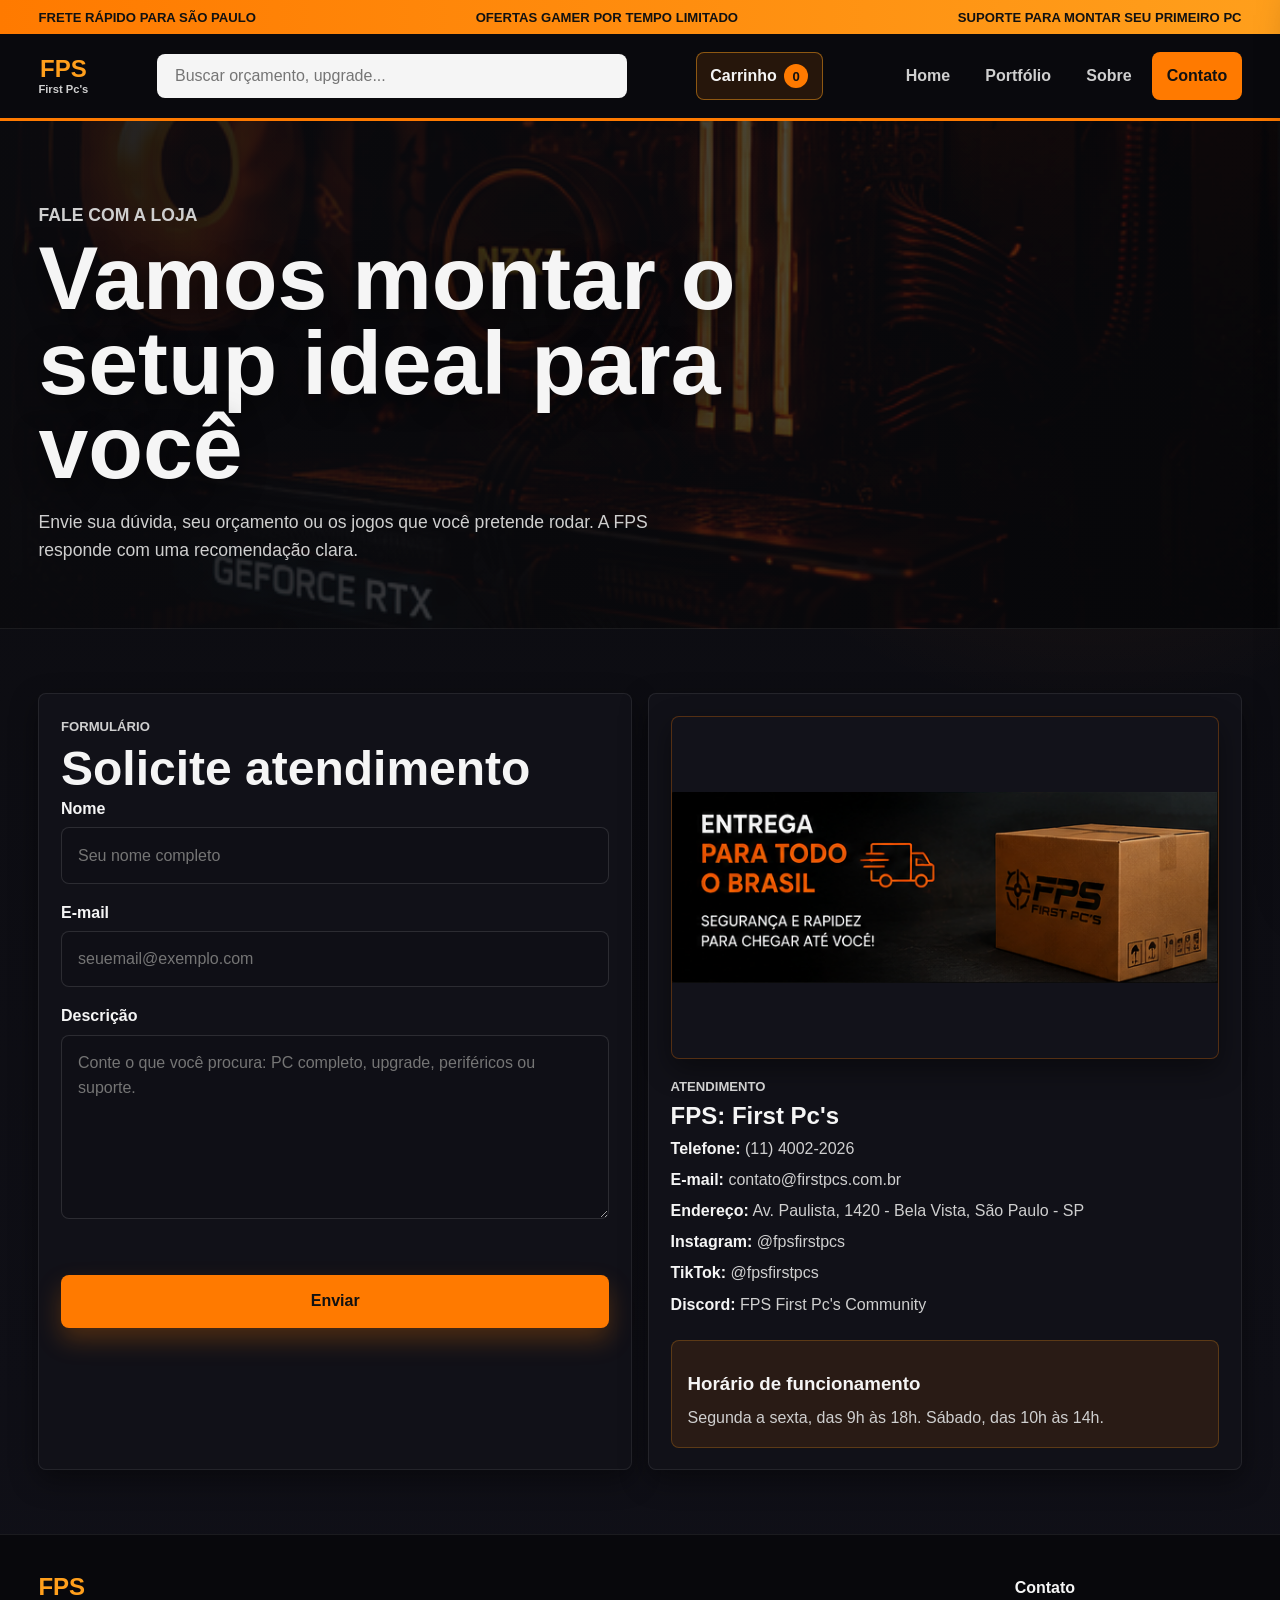
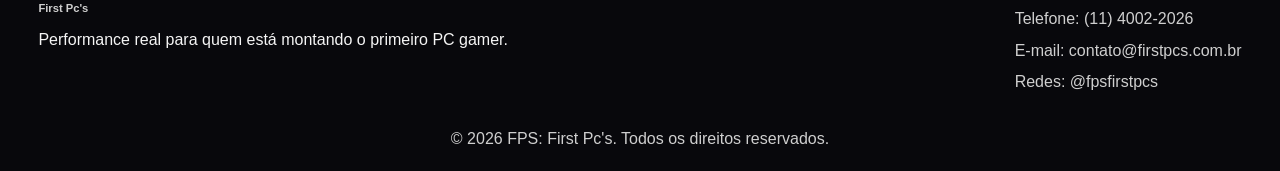
==== commit 063625cf: "feat: melhora carrinho e exibicao das imagens" ====
--- a/pages/contato.html
+++ b/pages/contato.html
@@ -4,7 +4,7 @@
   <meta charset="UTF-8">
   <meta name="viewport" content="width=device-width, initial-scale=1.0">
   <title>Contato | FPS: First Pc's</title>
-  <link rel="stylesheet" href="../src/css/estilo.css?v=pichau2">
+  <link rel="stylesheet" href="../src/css/estilo.css?v=pichau3">
 </head>
 <body>
   <header class="site-header">
@@ -101,6 +101,6 @@
     </div>
     <p class="copyright">&copy; <span data-current-year></span> FPS: First Pc's. Todos os direitos reservados.</p>
   </footer>
-  <script src="../src/js/script.js?v=pichau2"></script>
+  <script src="../src/js/script.js?v=pichau3"></script>
 </body>
 </html>
--- a/src/css/estilo.css
+++ b/src/css/estilo.css
@@ -176,6 +176,33 @@
   padding: .65rem .9rem;
 }
 
+.cart-open {
+  align-items: center;
+  background: rgba(255, 122, 0, .12);
+  border: 1px solid rgba(255, 159, 28, .48);
+  border-radius: var(--radius);
+  color: var(--color-text);
+  cursor: pointer;
+  display: inline-flex;
+  font-weight: 900;
+  gap: .45rem;
+  min-height: 44px;
+  padding: .65rem .85rem;
+}
+
+.cart-open span {
+  align-items: center;
+  background: var(--color-orange);
+  border-radius: 999px;
+  color: #111;
+  display: inline-flex;
+  font-size: .82rem;
+  justify-content: center;
+  min-height: 24px;
+  min-width: 24px;
+  padding: 0 .35rem;
+}
+
 .hero {
   min-height: 560px;
   padding: 4.5rem 0 3.2rem;
@@ -227,10 +254,11 @@
 
 .hero-media img {
   aspect-ratio: 1.82;
+  background: #050508;
   border: 1px solid rgba(255, 122, 0, .35);
   border-radius: var(--radius);
   box-shadow: var(--shadow-store);
-  object-fit: cover;
+  object-fit: contain;
   width: 100%;
 }
 
@@ -361,7 +389,8 @@
 
 .category-tile img {
   aspect-ratio: 1.65;
-  object-fit: cover;
+  background: #050508;
+  object-fit: contain;
   width: 100%;
 }
 
@@ -485,9 +514,9 @@
 }
 
 .product-card img {
-  aspect-ratio: 1.22;
+  aspect-ratio: 1.36;
   background: #050508;
-  object-fit: cover;
+  object-fit: contain;
   width: 100%;
 }
 
@@ -528,9 +557,11 @@
 }
 
 .brand-strip-section img {
+  background: #050508;
   border: 1px solid rgba(255, 122, 0, .24);
   border-radius: var(--radius);
   box-shadow: var(--shadow-store);
+  object-fit: contain;
   width: 100%;
 }
 
@@ -559,12 +590,13 @@
 
 .showcase-card img {
   aspect-ratio: 1.45;
-  object-fit: cover;
+  background: #050508;
+  object-fit: contain;
   width: 100%;
 }
 
 .showcase-card-wide img {
-  aspect-ratio: 2.35;
+  aspect-ratio: 2.55;
 }
 
 .showcase-card span {
@@ -591,7 +623,117 @@
 .story-image img,
 .contact-card-visual img {
   aspect-ratio: 1.6;
-  object-fit: cover;
+  object-fit: contain;
+  width: 100%;
+}
+
+.cart-panel {
+  background: #0b0b0f;
+  border-left: 2px solid rgba(255, 122, 0, .5);
+  bottom: 0;
+  box-shadow: -18px 0 42px rgba(0, 0, 0, .48);
+  display: grid;
+  grid-template-rows: auto 1fr auto;
+  max-width: 420px;
+  position: fixed;
+  right: 0;
+  top: 0;
+  transform: translateX(110%);
+  transition: transform var(--transition);
+  width: min(92vw, 420px);
+  z-index: 50;
+}
+
+.cart-panel.is-open {
+  transform: translateX(0);
+}
+
+.cart-panel-header,
+.cart-panel-footer {
+  border-bottom: 1px solid rgba(255, 255, 255, .08);
+  padding: 1.25rem;
+}
+
+.cart-panel-header {
+  align-items: center;
+  display: flex;
+  justify-content: space-between;
+}
+
+.cart-panel-header h2 {
+  line-height: 1;
+}
+
+.cart-close,
+.cart-clear,
+.cart-item button {
+  background: rgba(255, 255, 255, .06);
+  border: 1px solid rgba(255, 159, 28, .32);
+  border-radius: var(--radius);
+  color: var(--color-text);
+  cursor: pointer;
+  font-weight: 800;
+  padding: .6rem .8rem;
+}
+
+.cart-items {
+  display: grid;
+  gap: .85rem;
+  overflow-y: auto;
+  padding: 1.25rem;
+}
+
+.cart-item {
+  align-items: center;
+  background: rgba(255, 255, 255, .04);
+  border: 1px solid rgba(255, 255, 255, .08);
+  border-radius: var(--radius);
+  display: grid;
+  gap: .8rem;
+  grid-template-columns: 82px 1fr;
+  padding: .75rem;
+}
+
+.cart-item img {
+  aspect-ratio: 1;
+  background: #050508;
+  border-radius: var(--radius);
+  object-fit: contain;
+  width: 82px;
+}
+
+.cart-item h3 {
+  font-size: 1rem;
+}
+
+.cart-item p,
+.cart-empty {
+  color: var(--color-muted);
+}
+
+.cart-item button {
+  margin-top: .45rem;
+}
+
+.cart-panel-footer {
+  border-bottom: 0;
+  border-top: 1px solid rgba(255, 255, 255, .08);
+  display: grid;
+  gap: .8rem;
+}
+
+.cart-total-line {
+  align-items: center;
+  display: flex;
+  justify-content: space-between;
+}
+
+.cart-total-line strong {
+  color: var(--color-orange-light);
+  font-size: 1.35rem;
+}
+
+.cart-checkout {
   width: 100%;
 }
 
@@ -766,6 +908,10 @@
     width: 100%;
   }
 
+  .cart-open {
+    margin-left: auto;
+  }
+
   .navbar {
     flex-wrap: wrap;
     padding: .8rem 0;
